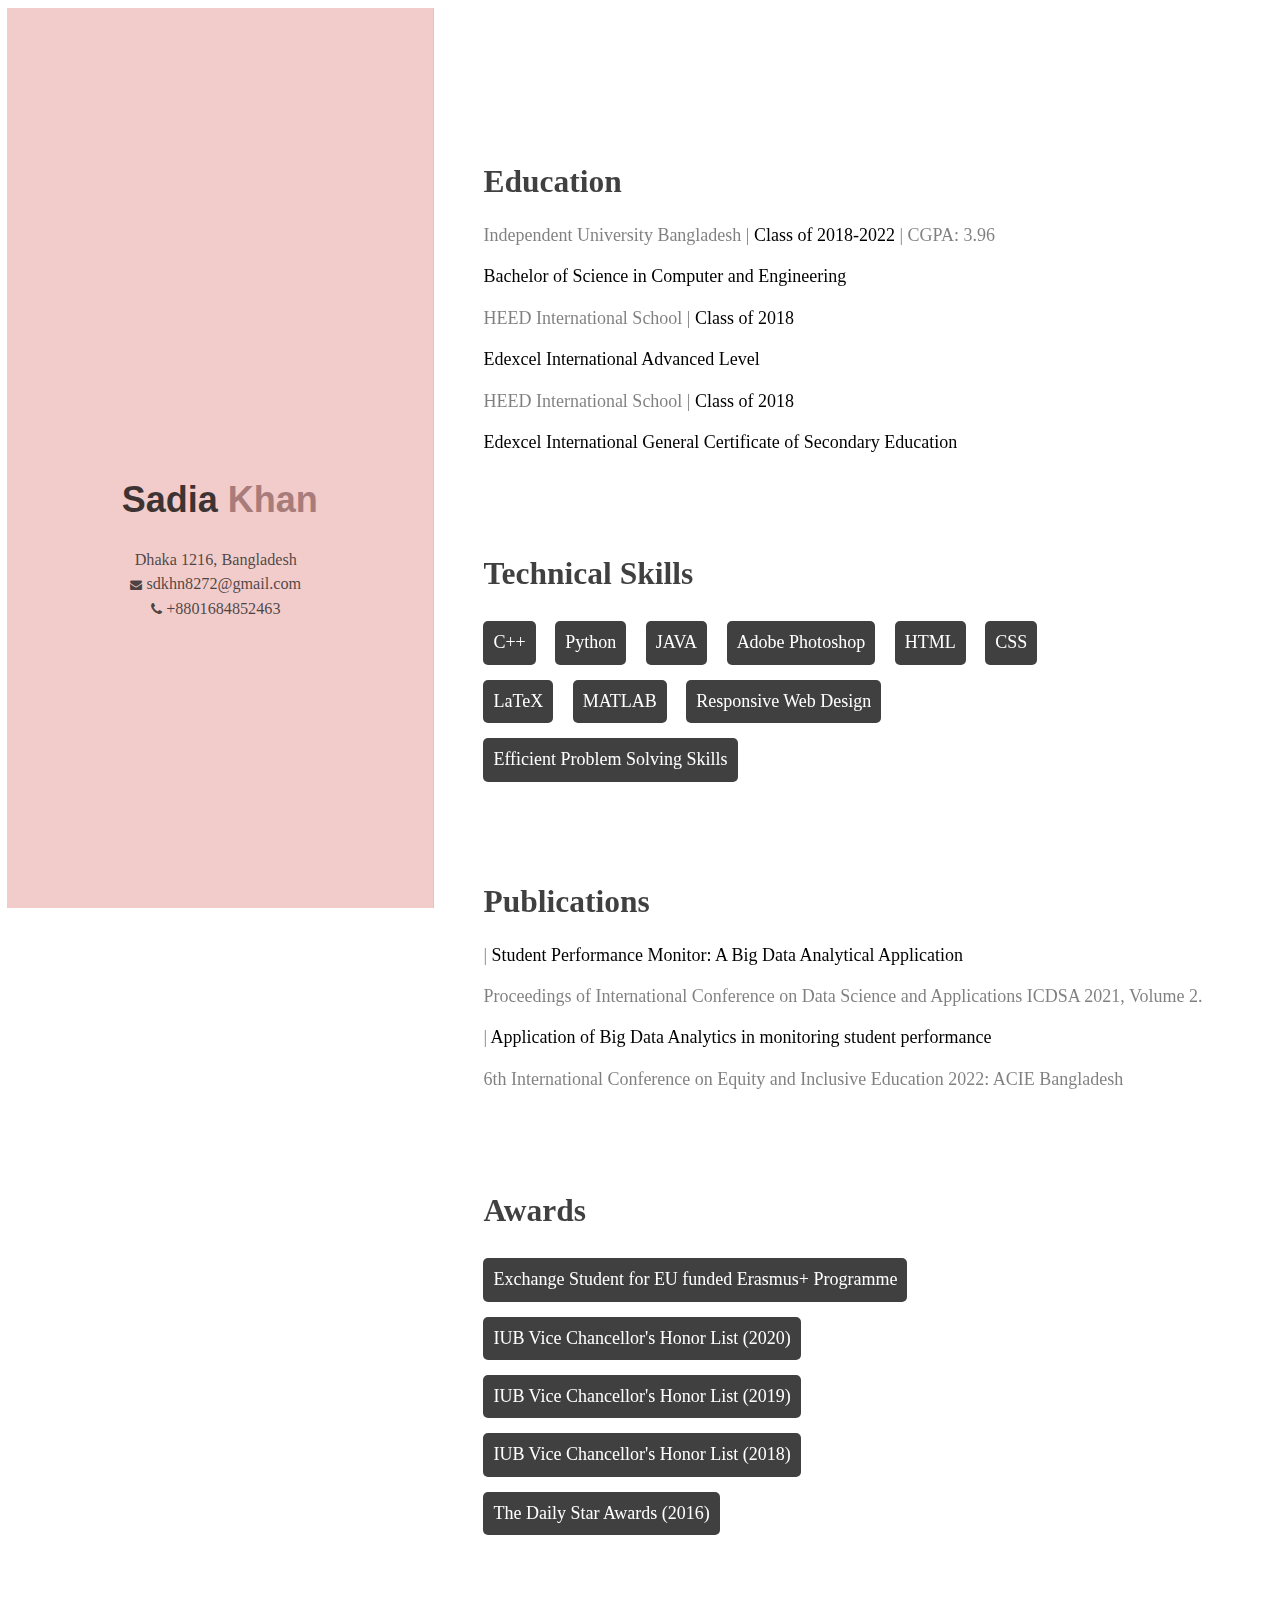
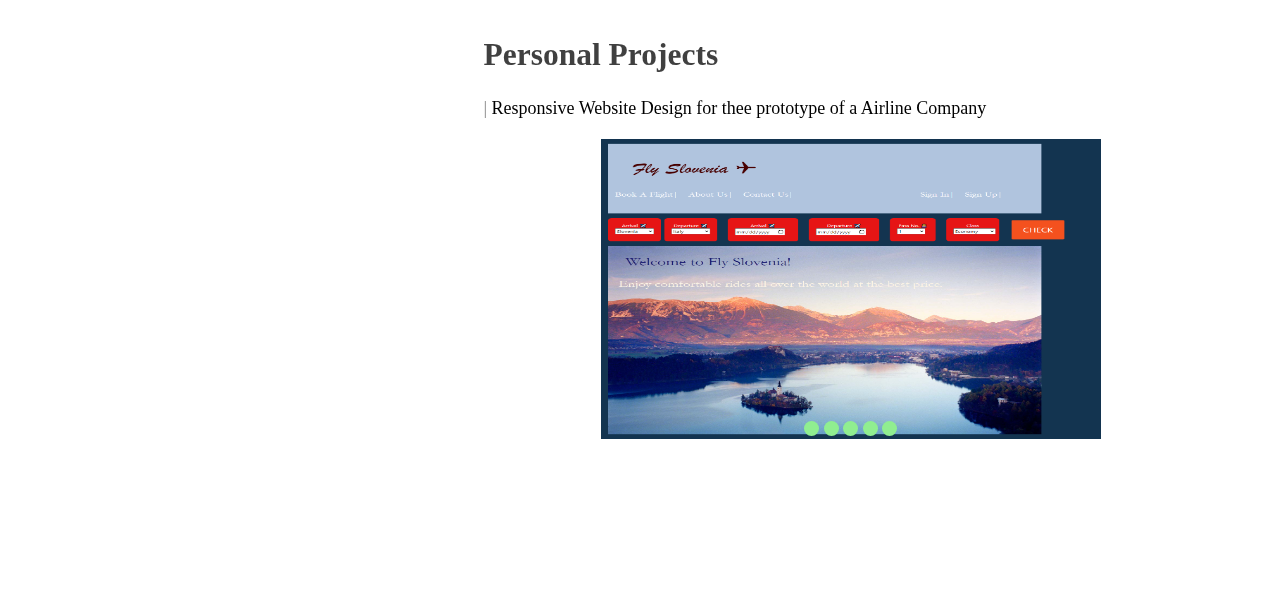
==== index.html @ bdaeb3f4 "Add files via upload" ====
<!doctype html>
<html lang="en">
  <head>
    <!-- Required meta tags -->
    <meta charset="utf-8">
    <meta name="viewport" content="width=device-width, initial-scale=1, shrink-to-fit=no">

    <!-- Bootstrap CSS -->
    <link rel="stylesheet" href="style.css">

    <div class="wrapper clearfix">
      <div class="left">
          
          <div class="self-box">
            
            <div class="me-img"></div>
            
            <div class="self-text">
              
              <h1>Sadia <em>Khan</em></h1>
              <p> Dhaka 1216, Bangladesh </p>
              <p> <link rel="stylesheet" href="https://cdnjs.cloudflare.com/ajax/libs/font-awesome/4.7.0/css/font-awesome.min.css">
              <i style="font-size:12px" class="fa">&#xf0e0;</i> sdkhn8272@gmail.com</p> 
              <p> <link rel="stylesheet" href="https://cdnjs.cloudflare.com/ajax/libs/font-awesome/4.7.0/css/font-awesome.min.css"> 
              <i style="font-size:14px" class="fa">&#xf095;</i> +8801684852463</p>
           
            </div>
         
          </div>
          
        </div>
       <div class="right">
          
          <div class="details-box">
            <section>
              <h1>Education</h1>
              <p> Independent University Bangladesh | <em> Class of 2018-2022</em> | CGPA: 3.96</p>
              <p><em> Bachelor of Science in Computer and Engineering </em></p>
              <p>HEED International School | <em> Class of 2018</em></p>
              <p> <em> Edexcel International Advanced Level </em> </p>
              <p>HEED International School | <em> Class of 2018 </em></p>
              <p> <em> Edexcel International General Certificate of Secondary Education </em></p>
            </section>
            <section>
              <h1>Technical Skills</h1>
              <ul class="skill-set">
                <li> C++</li>
                <li> Python</li>
                <li> JAVA</li>
                <li>Adobe Photoshop</li>
                <li>HTML</li>
                <li>CSS</li>
                <li>LaTeX</li>
                <li>MATLAB</li>
                <li>Responsive Web Design</li>
                <li>Efficient Problem Solving Skills</li>
              </ul>
            </section>
            <section>
              <h1>Publications</h1>
              <p>  | <em>Student Performance Monitor: A Big Data Analytical Application</em></p>
              <p>Proceedings of International Conference on Data Science and Applications ICDSA 2021, Volume 2.</p>
              <p> | <em>Application of Big Data Analytics in monitoring student performance</em></p>
              <p>6th International Conference on
                Equity and Inclusive Education 2022:
                ACIE Bangladesh</p>
            </section>
                  <section>
              <h1>Awards</h1>
              <ul class="skill-set">
                <li>Exchange Student for EU funded Erasmus+ Programme</li>
                <li>IUB Vice Chancellor's Honor List (2020)</li>
                <li>IUB Vice Chancellor's Honor List (2019)</li>
                <li>IUB Vice Chancellor's Honor List (2018)</li>
                <li>The Daily Star Awards (2016)</li>
              </ul>
            </section>


            <section>
              <h1>Personal Projects</h1>
              <p>  | <em> Responsive Website Design for thee prototype of a Airline Company</em></p>
              <p></p>
    <style>
      .slider {
        width: 500px;
        height: 300px;
        background-color: yellow;
        margin-left: auto;
        margin-right: auto;
        margin-top: 0px;
        text-align: center;
        overflow: hidden;
      }
      .image-container {
        width: 5000px;
        background-color: pink;
        height: 300px;
        clear: both;
        position: relative;
        -webkit-transition: left 2s;
        -moz-transition: left 2s;
        -o-transition: left 2s;
        transition: left 2s;
      }
      .slide {
        float: left;
        margin: 0px;
        padding: 0px;
        position: relative;
      }
      #slide-1:target ~ .image-container {
        left: 0px;
      }
      #slide-2:target ~ .image-container {
        left: -500px;
      }
      #slide-3:target ~ .image-container {
        left: -1000px;
      }

      #slide-4:target ~ .image-container {
        left: -1500px;
      }

      #slide-5:target ~ .image-container {
        left: -2000px;
      }
      .buttons {
        position: relative;
        top: -20px;
      }
      .buttons a {
        display: inline-block;
        height: 15px;
        width: 15px;
        border-radius: 50px;
        background-color: lightgreen;
      }
    </style>
  </head>
  <body>
    <div class="slider">
      <span id="slide-1"></span>
      <span id="slide-2"></span>
      <span id="slide-3"></span>
      <span id="slide-4"></span>
      <span id="slide-5"></span>
      
      <div class="image-container">
        <img src="img1.png" class="slide" width="500" height="300" />
        <img src="img2.png" class="slide" width="500" height="300" />
        <img src="img3.png" class="slide" width="500" height="300" />
        <img src="img4.png" class="slide" width="500" height="300" />
        <img src="img5.png" class="slide" width="500" height="300" />
        
      
      </div>
      <div class="buttons">
        <a href="#slide-1"></a>
        <a href="#slide-2"></a>
        <a href="#slide-3"></a>
        <a href="#slide-4"></a>
        <a href="#slide-5"></a>
      </div>
    </div>
  </section> 



            <section>
    <!-- Optional JavaScript -->
    <!-- jQuery first, then Popper.js, then Bootstrap JS -->
    <script src="https://code.jquery.com/jquery-3.3.1.slim.min.js" integrity="sha384-q8i/X+965DzO0rT7abK41JStQIAqVgRVzpbzo5smXKp4YfRvH+8abtTE1Pi6jizo" crossorigin="anonymous"></script>
    <script src="https://cdn.jsdelivr.net/npm/popper.js@1.14.3/dist/umd/popper.min.js" integrity="sha384-ZMP7rVo3mIykV+2+9J3UJ46jBk0WLaUAdn689aCwoqbBJiSnjAK/l8WvCWPIPm49" crossorigin="anonymous"></script>
    <script src="https://cdn.jsdelivr.net/npm/bootstrap@4.1.3/dist/js/bootstrap.min.js" integrity="sha384-ChfqqxuZUCnJSK3+MXmPNIyE6ZbWh2IMqE241rYiqJxyMiZ6OW/JmZQ5stwEULTy" crossorigin="anonymous"></script>
  </body>
</html>
---- style.css ----
*, *:before, *:after {
    -moz-box-sizing: border-box; -webkit-box-sizing: border-box; box-sizing: border-box;
   }
  
  html
  {
      font-size:100%;
  }
  
  body
  {
      -webkit-font-smoothing:antialiased;
      color:#333332;
      font-family:Lora, serif;
      font-size:18px;
      font-weight:400;
      line-height:1.3;
      text-rendering:optimizeLegibility;
  }
  
  .skill-set li:hover
  {
      background:#ff5cf1;
  }
  
  h1
  {
      color:rgba(0,0,0,.75);
  }
  
  .wrapper
  {
      height:100%;
  }
  
  .left
  {
      background-color:#f1cccb;
      border-right:1px solid rgba(0,0,0,.05);
      float:right;
      height:100%;
      margin-left:-1px;
      min-width:256px;
      position:fixed;
      width:33.33%;
    
  }
  
  .right
  {
      float:right;
      height:100%;
      position:relative;
      width:66.66%;
  }
  
  
  .self-box
  {
      background: #f1cccb;
      bottom:0;
      height:310px;
      left:0;
      margin:auto;
      position:absolute;
      right:0;
      top:0;
      width:85%;
  }
  
  .me-img
  {
    background:url(https://media-exp1.licdn.com/dms/image/C4E03AQGnLq_IB_mf8Q/profile-displayphoto-shrink_400_400/0/1631022739752?e=1648684800&v=beta&t=eICUjHeH_g9GQEItmEMK1j2gCADwqfjrlccSD_5za58) no-repeat center center ;
    background-size:100%;
    background-position:0px;
    border-radius:100%;
    height:150px;
    margin:0 auto;
    position:relative;
    width:150px;
  }
  
  .self-box h1
  {
      font-family:Open Sans, sans-serif;
      font-size:2em;
      text-align:center;
  }
  
  .self-box h1 em
  {
      color: #a87c7a;
      font-style:normal;
      font-weight:700;
  }
  
  .self-box p
  {
      color:rgba(22, 21, 21, 0.75);
      font-size:.90em;
      line-height:1.5;
      margin:0 8px 0 0;
      text-align:center;
  }
  
  .self-box .self-text
  {
      margin:0 auto;
      width:85%;
  }
  
  .details-box
  {
      margin:0 auto;
      max-width:975px;
      padding:3em;
  }
  
  .details-box h1
  {
      font-size:1.75em;
  }
  
  .details-box p
  {
      color:rgba(0,0,0,.5);
  }
  
  .details-box p em
  {
      color:rgba(0,0,0,1);
      font-style:normal;
  }
  
  .details-box section
  {
      margin:100px auto;
  }
  
  ul
  {
      list-style-type:none;
      margin-top:-10px;
      max-width:570px;
      padding:0;
  }
  
  .skill-set li
  {
      background:rgba(0,0,0,.75);
      border-radius:5px;
      color:#FFF;
      display:inline-block;
      list-style:none;
      margin:15px 15px 0 0;
      padding:10px;
      text-align:justify;
  }
  
  @media screen and (max-width: 48em) {
      .right,.left
      {
          float:none;
      position:relative !important;
          width:100%;
      min-height:500px;
      }
    .handmade {
    text-align:center !important;
    margin-top:0px !important;
  }
  
  @media screen and (max-width: 75em) {
      body
  { font-size:16px;}
  }
  
  @media screen and (max-width: 60em) {
      body
  { font-size:14px;}
  }
  .clearfix:after {
     content: " "; /* Older browser do not support empty content */
     visibility: hidden;
     display: block;
     height: 0;
     clear: both;
  }
  .handmade {
    text-align:right;
    margin-top:100px;
  }
  .handmade em {
    font-family: 'Shadows Into Light', cursive;
    font-size: 1.25em;
    margin-left:5px;
  }
}
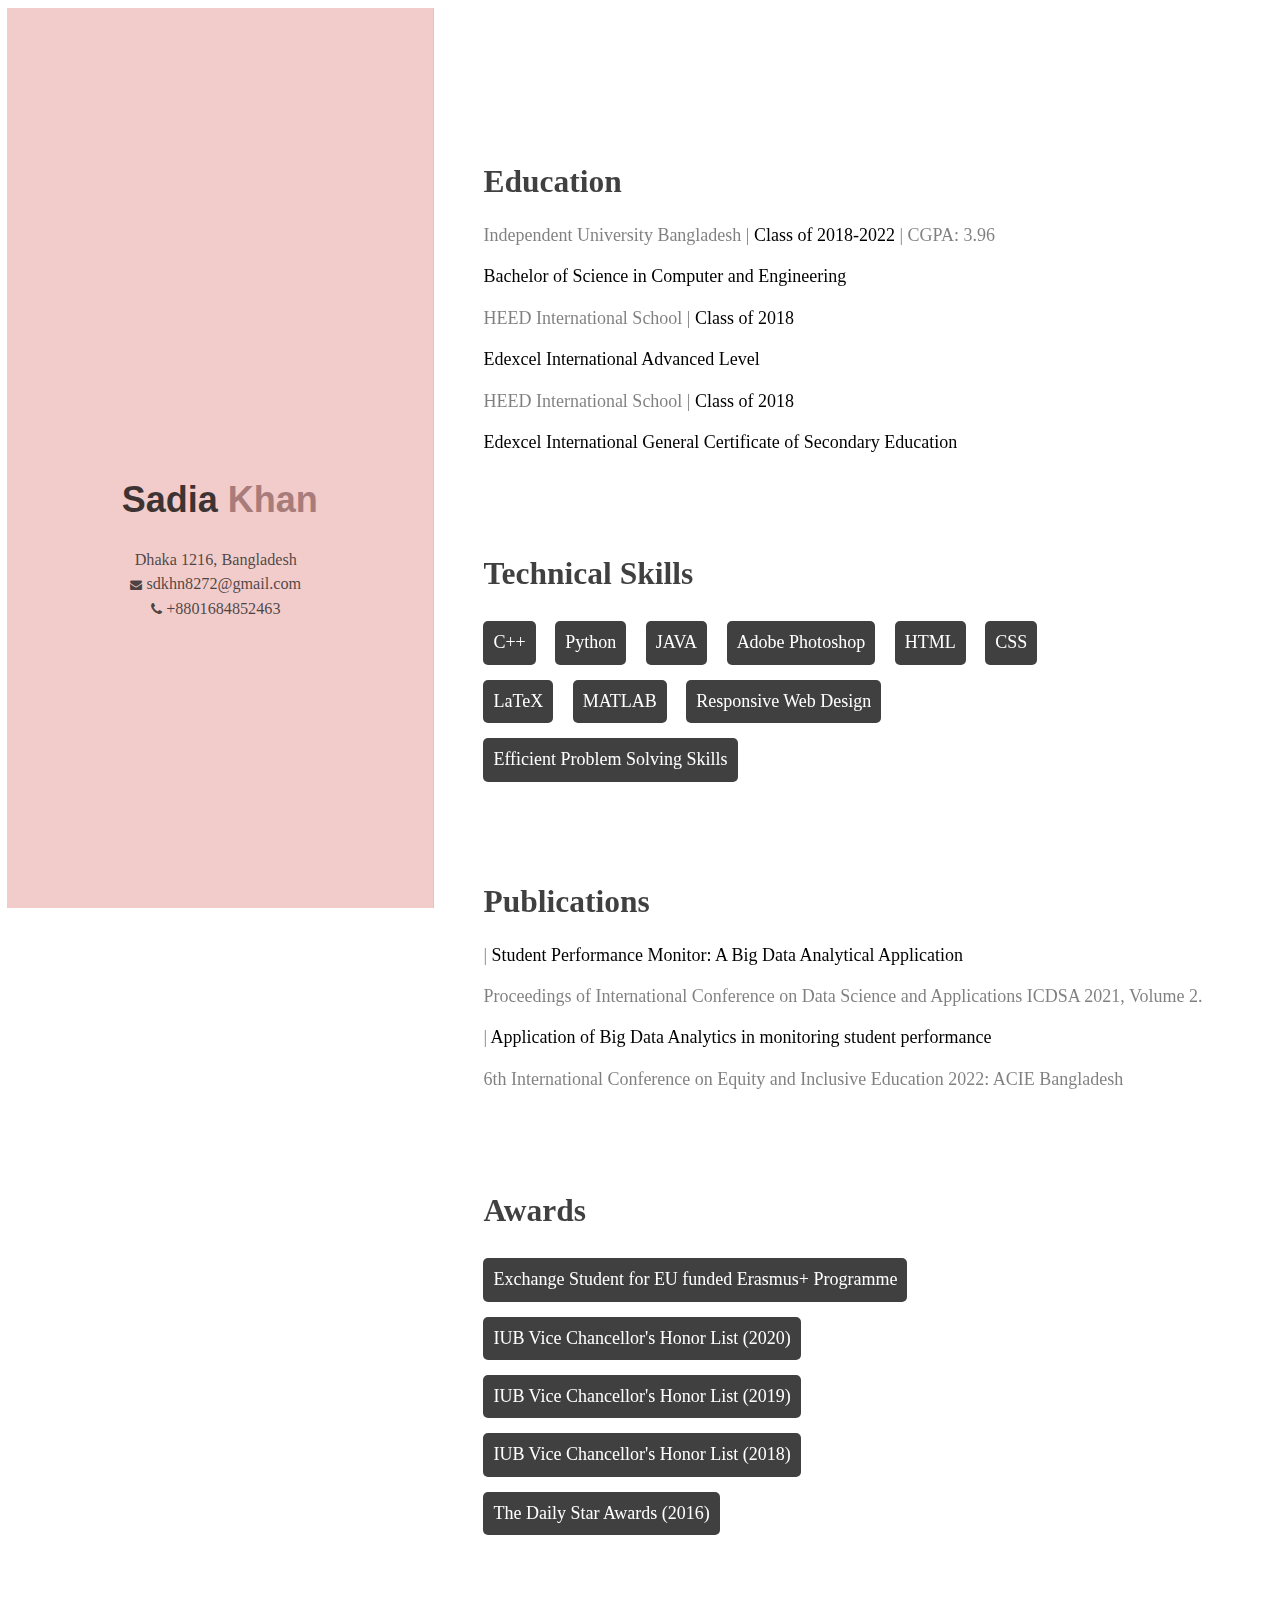
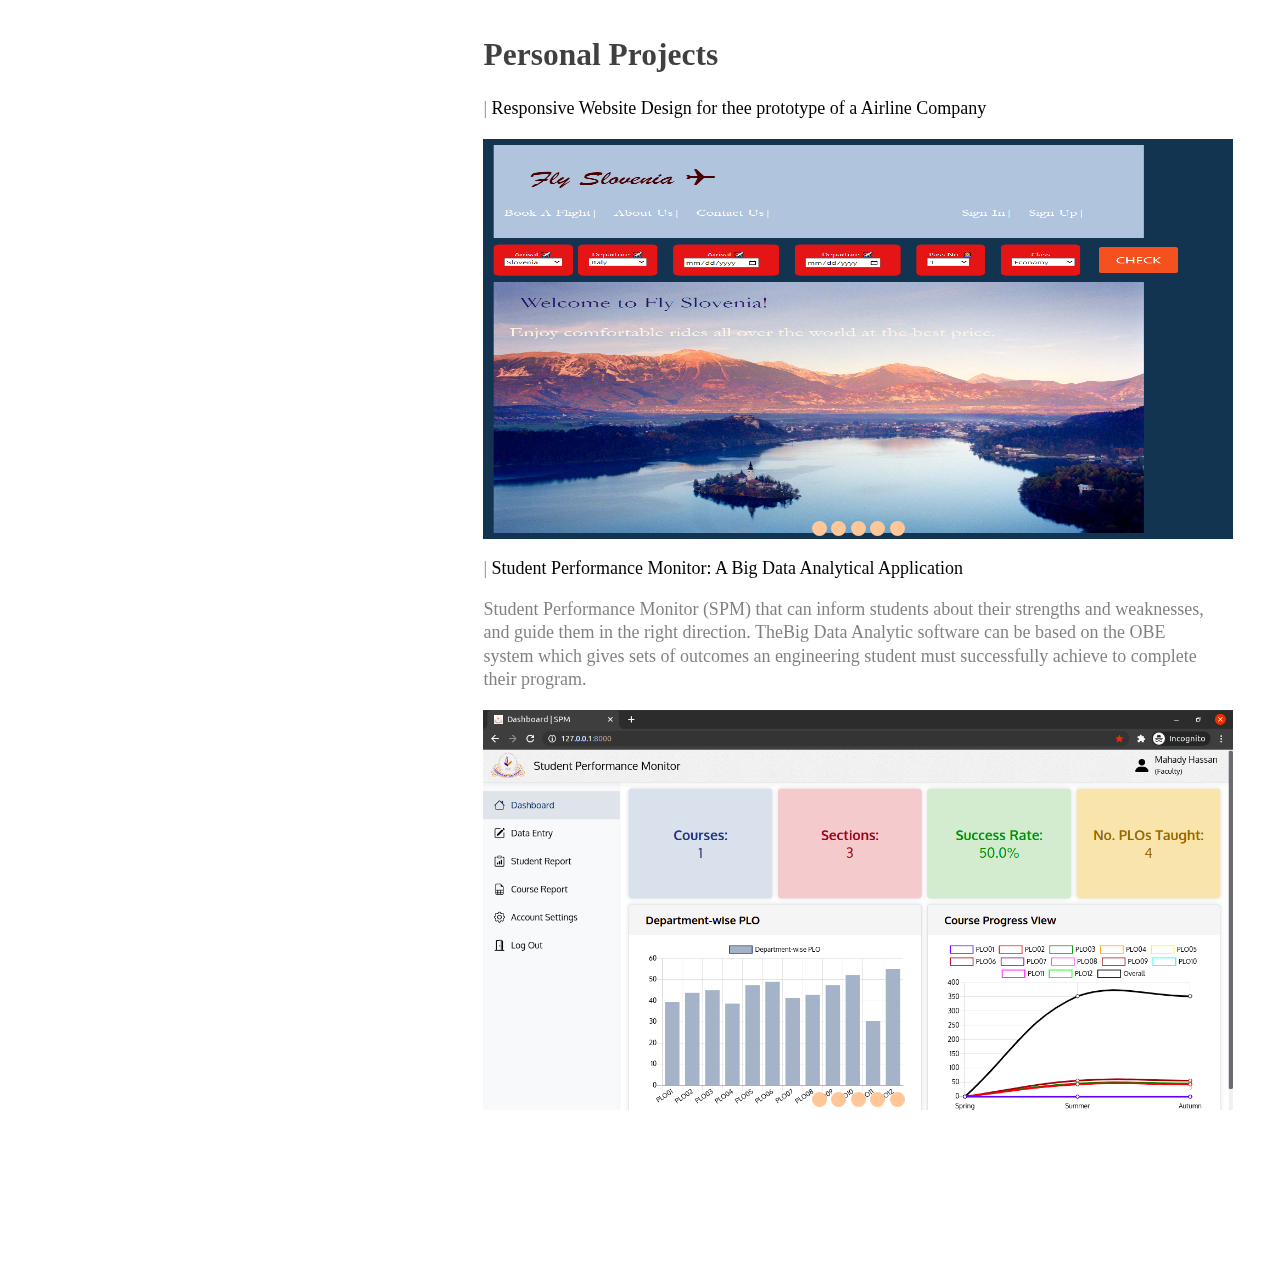
==== commit cefee2f6: "Update index.html" ====
--- a/index.html
+++ b/index.html
@@ -83,8 +83,8 @@
               <p></p>
     <style>
       .slider {
-        width: 500px;
-        height: 300px;
+        width: 750px;
+        height: 400px;
         background-color: yellow;
         margin-left: auto;
         margin-right: auto;
@@ -93,9 +93,9 @@
         overflow: hidden;
       }
       .image-container {
-        width: 5000px;
+        width: 7500px;
         background-color: pink;
-        height: 300px;
+        height: 400px;
         clear: both;
         position: relative;
         -webkit-transition: left 2s;
@@ -113,18 +113,36 @@
         left: 0px;
       }
       #slide-2:target ~ .image-container {
-        left: -500px;
+        left: -750px;
       }
       #slide-3:target ~ .image-container {
-        left: -1000px;
+        left: -1500px;
       }
 
       #slide-4:target ~ .image-container {
+        left: -2250px;
+      }
+
+      #slide-5:target ~ .image-container {
+        left: -3000px;
+      }
+
+      #slide-11:target ~ .image-container {
+        left: 0px;
+      }
+      #slide-22:target ~ .image-container {
+        left: -750px;
+      }
+      #slide-33:target ~ .image-container {
         left: -1500px;
       }
 
-      #slide-5:target ~ .image-container {
-        left: -2000px;
+      #slide-44:target ~ .image-container {
+        left: -2250px;
+      }
+
+      #slide-55:target ~ .image-container {
+        left: -3000px;
       }
       .buttons {
         position: relative;
@@ -135,7 +153,7 @@
         height: 15px;
         width: 15px;
         border-radius: 50px;
-        background-color: lightgreen;
+        background-color: rgb(255, 198, 151);
       }
     </style>
   </head>
@@ -148,11 +166,11 @@
       <span id="slide-5"></span>
       
       <div class="image-container">
-        <img src="img1.png" class="slide" width="500" height="300" />
-        <img src="img2.png" class="slide" width="500" height="300" />
-        <img src="img3.png" class="slide" width="500" height="300" />
-        <img src="img4.png" class="slide" width="500" height="300" />
-        <img src="img5.png" class="slide" width="500" height="300" />
+        <img src="img1.png" class="slide" width="750" height="400" />
+        <img src="img2.png" class="slide" width="750" height="400" />
+        <img src="img3.png" class="slide" width="750" height="400" />
+        <img src="img4.png" class="slide" width="750" height="400" />
+        <img src="img5.png" class="slide" width="750" height="400" />
         
       
       </div>
@@ -164,6 +182,42 @@
         <a href="#slide-5"></a>
       </div>
     </div>
+
+    <p>  | <em> Student Performance Monitor: A Big Data Analytical Application </em></p>
+    <p> Student Performance Monitor (SPM) that can inform students about their strengths and weaknesses, 
+         and guide them in the right direction. TheBig Data Analytic software can be based on the OBE system
+         which gives sets of outcomes an engineering student must successfully achieve to complete their 
+         program. </p>
+
+  </head>
+  <body>
+    <div class="slider">
+      <span id="slide-11"></span>
+      <span id="slide-22"></span>
+      <span id="slide-33"></span>
+      <span id="slide-44"></span>
+      <span id="slide-55"></span>
+      
+      <div class="image-container">
+        <img src="spm1.png" class="slide" width="750" height="400" />
+        <img src="spm2.png" class="slide" width="750" height="400" />
+        <img src="spm3.png" class="slide" width="750" height="400" />
+        <img src="spm4.png" class="slide" width="750" height="400" />
+        <img src="spm5.png" class="slide" width="750" height="400" />
+        
+      
+      </div>
+      <div class="buttons">
+        <a href="#slide-11"></a>
+        <a href="#slide-22"></a>
+        <a href="#slide-33"></a>
+        <a href="#slide-44"></a>
+        <a href="#slide-55"></a>
+      </div>
+    </div>
+
+
+
   </section> 
 
 
@@ -175,4 +229,4 @@
     <script src="https://cdn.jsdelivr.net/npm/popper.js@1.14.3/dist/umd/popper.min.js" integrity="sha384-ZMP7rVo3mIykV+2+9J3UJ46jBk0WLaUAdn689aCwoqbBJiSnjAK/l8WvCWPIPm49" crossorigin="anonymous"></script>
     <script src="https://cdn.jsdelivr.net/npm/bootstrap@4.1.3/dist/js/bootstrap.min.js" integrity="sha384-ChfqqxuZUCnJSK3+MXmPNIyE6ZbWh2IMqE241rYiqJxyMiZ6OW/JmZQ5stwEULTy" crossorigin="anonymous"></script>
   </body>
-</html>+</html>
